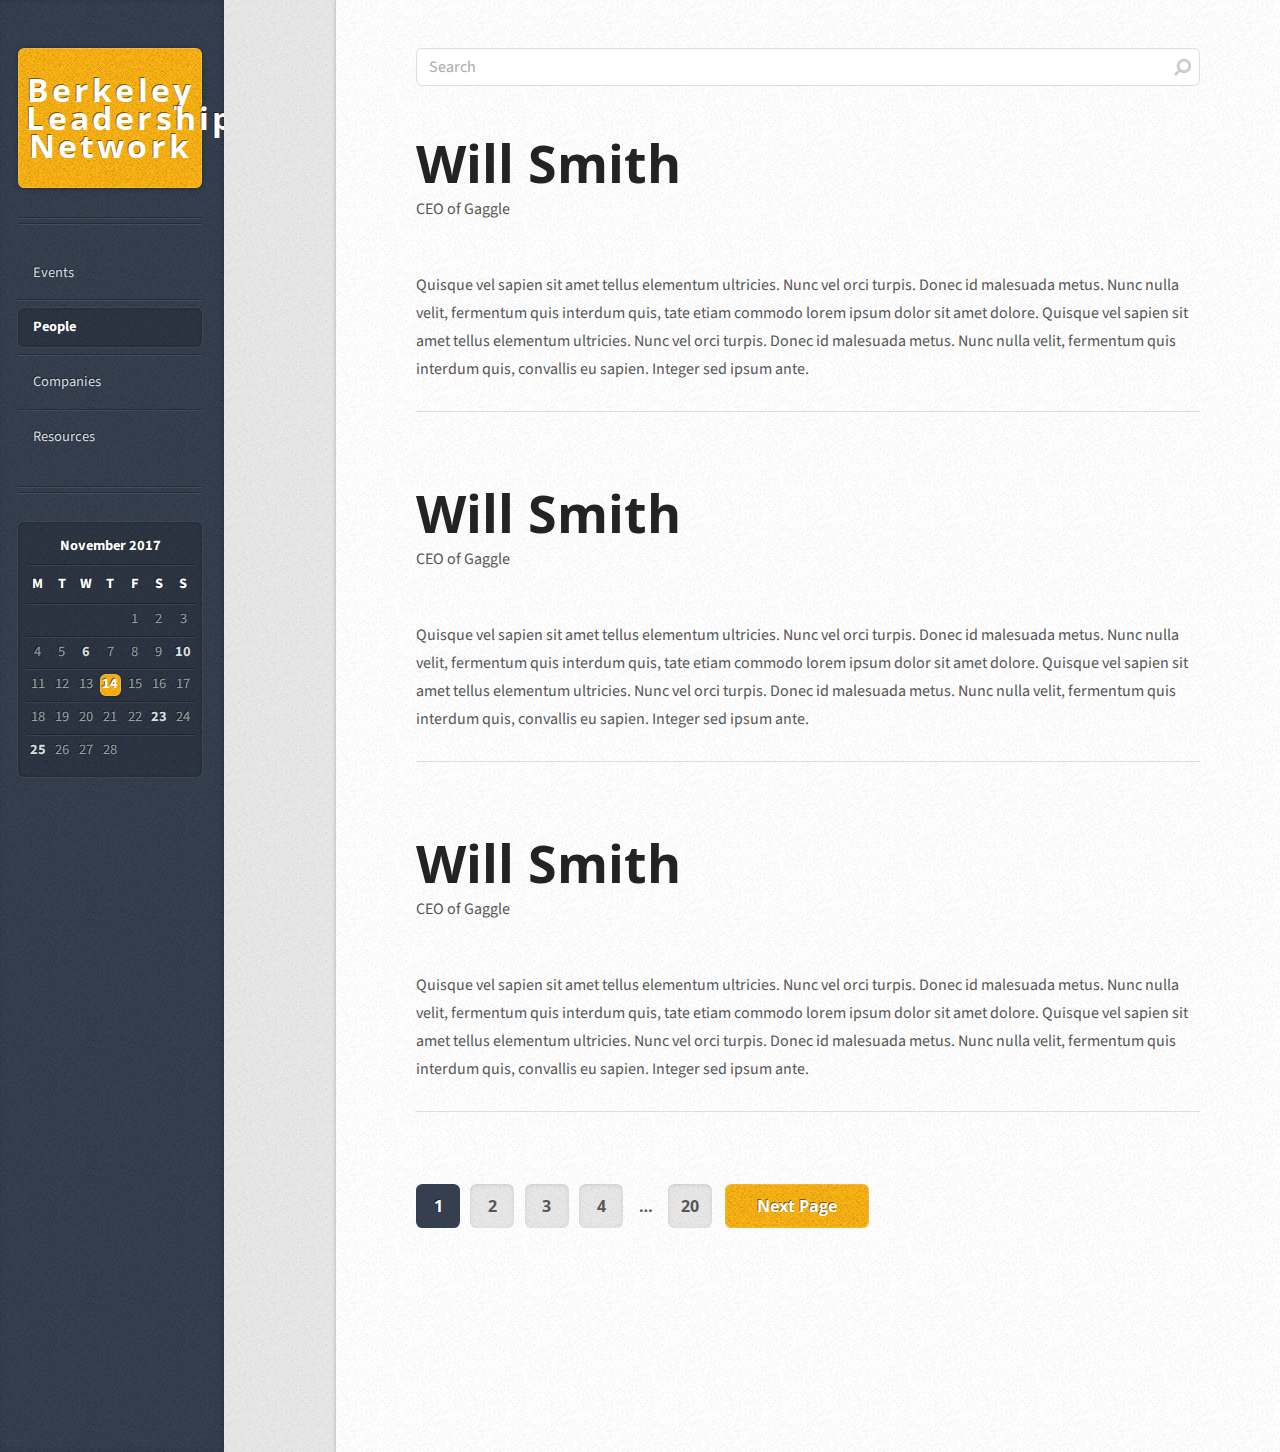
==== people.html @ d1374d7b "finished template for people and companies tabs" ====
<!DOCTYPE HTML>
<html>
	<head>
		<title>Berkeley Leadership Network</title>
		<meta charset="utf-8" />
		<meta name="viewport" content="width=device-width, initial-scale=1" />
		<link rel="stylesheet" href="assets/css/main.css" />
		<link rel="stylesheet" href="https://maxcdn.bootstrapcdn.com/bootstrap/4.0.0-alpha.6/css/bootstrap.min.css" integrity="sha384-rwoIResjU2yc3z8GV/NPeZWAv56rSmLldC3R/AZzGRnGxQQKnKkoFVhFQhNUwEyJ" crossorigin="anonymous">
<script src="https://code.jquery.com/jquery-3.1.1.slim.min.js" integrity="sha384-A7FZj7v+d/sdmMqp/nOQwliLvUsJfDHW+k9Omg/a/EheAdgtzNs3hpfag6Ed950n" crossorigin="anonymous"></script>
<script src="https://cdnjs.cloudflare.com/ajax/libs/tether/1.4.0/js/tether.min.js" integrity="sha384-DztdAPBWPRXSA/3eYEEUWrWCy7G5KFbe8fFjk5JAIxUYHKkDx6Qin1DkWx51bBrb" crossorigin="anonymous"></script>
<script src="https://maxcdn.bootstrapcdn.com/bootstrap/4.0.0-alpha.6/js/bootstrap.min.js" integrity="sha384-vBWWzlZJ8ea9aCX4pEW3rVHjgjt7zpkNpZk+02D9phzyeVkE+jo0ieGizqPLForn" crossorigin="anonymous"></script>
	</head>
	<body>

		<!-- Content -->
			<div id="content">
				<div class="inner">
					<section class="box search">
						<form method="post" action="#">
							<input type="text" class="text" name="search" placeholder="Search" />
						</form>
					</section>
					<!-- Post -->
						<article class="box post post-excerpt">
							<header>
								<!--
									Note: Titles and subtitles will wrap automatically when necessary, so don't worry
									if they get too long. You can also remove the <p> entirely if you don't
									need a subtitle.
								-->
								
									<div class="col-lg-3">
										<img src="https://www.scheller.gatech.edu/thumb/width/600/cropratio/1:1/pix/directory/mulford_chuck_profile.jpg" alt="" style="border-radius: 500px; width: 70%; float: left; margin-right: 30px"/>	
									</div>
									
									<div class="col-lg-9">
										<h2><a href="#">Will Smith</a></h2>
										<p>CEO of Gaggle</p>
									</div>	
								
							</header>
							<a href="#" class="image featured"></a>
							<p>
								Quisque vel sapien sit amet tellus elementum ultricies. Nunc vel orci turpis. Donec id malesuada metus.
								Nunc nulla velit, fermentum quis interdum quis, tate etiam commodo lorem ipsum dolor sit amet dolore.
								Quisque vel sapien sit amet tellus elementum ultricies. Nunc vel orci turpis. Donec id malesuada metus.
								Nunc nulla velit, fermentum quis interdum quis, convallis eu sapien. Integer sed ipsum ante.
							</p>
							<hr/>
						</article>

					<!-- Post -->
						<article class="box post post-excerpt">
							<header>
								<!--
									Note: Titles and subtitles will wrap automatically when necessary, so don't worry
									if they get too long. You can also remove the <p> entirely if you don't
									need a subtitle.
								-->
								
									<div class="col-lg-3">
										<img src="https://www.scheller.gatech.edu/thumb/width/600/cropratio/1:1/pix/directory/mulford_chuck_profile.jpg" alt="" style="border-radius: 500px; width: 70%; float: left; margin-right: 30px"/>	
									</div>
									
									<div class="col-lg-9">
										<h2><a href="#">Will Smith</a></h2>
										<p>CEO of Gaggle</p>
									</div>	
								
							</header>
							<a href="#" class="image featured"></a>
							<p>
								Quisque vel sapien sit amet tellus elementum ultricies. Nunc vel orci turpis. Donec id malesuada metus.
								Nunc nulla velit, fermentum quis interdum quis, tate etiam commodo lorem ipsum dolor sit amet dolore.
								Quisque vel sapien sit amet tellus elementum ultricies. Nunc vel orci turpis. Donec id malesuada metus.
								Nunc nulla velit, fermentum quis interdum quis, convallis eu sapien. Integer sed ipsum ante.
							</p>
							<hr/>
						</article>

						<!-- Post -->
						<article class="box post post-excerpt">
							<header>
								<!--
									Note: Titles and subtitles will wrap automatically when necessary, so don't worry
									if they get too long. You can also remove the <p> entirely if you don't
									need a subtitle.
								-->
								
									<div class="col-lg-3">
										<img src="https://www.scheller.gatech.edu/thumb/width/600/cropratio/1:1/pix/directory/mulford_chuck_profile.jpg" alt="" style="border-radius: 500px; width: 70%; float: left; margin-right: 30px"/>	
									</div>
									
									<div class="col-lg-9">
										<h2><a href="#">Will Smith</a></h2>
										<p>CEO of Gaggle</p>
									</div>	
								
							</header>
							<a href="#" class="image featured"></a>
							<p>
								Quisque vel sapien sit amet tellus elementum ultricies. Nunc vel orci turpis. Donec id malesuada metus.
								Nunc nulla velit, fermentum quis interdum quis, tate etiam commodo lorem ipsum dolor sit amet dolore.
								Quisque vel sapien sit amet tellus elementum ultricies. Nunc vel orci turpis. Donec id malesuada metus.
								Nunc nulla velit, fermentum quis interdum quis, convallis eu sapien. Integer sed ipsum ante.
							</p>
							<hr/>
						</article>

					<!-- Pagination -->
						<div class="pagination">
							<!--<a href="#" class="button previous">Previous Page</a>-->
							<div class="pages">
								<a href="#" class="active">1</a>
								<a href="#">2</a>
								<a href="#">3</a>
								<a href="#">4</a>
								<span>&hellip;</span>
								<a href="#">20</a>
							</div>
							<a href="#" class="button next">Next Page</a>
						</div>

				</div>
			</div>

		<!-- Sidebar -->
			<div id="sidebar">

				<!-- Logo -->
					<h1 id="logo"><a href="index.html">Berkeley Leadership Network</a></h1>

				<!-- Nav -->
					<nav id="nav">
						<ul>
							<li><a href="index.html">Events</a></li>
							<li class="current"><a href="people.html">People</a></li>
							<li><a href="companies.html">Companies</a></li>
							<li><a href="#">Resources</a></li>
						</ul>
					</nav>

				<!-- Calendar -->
					<section class="box calendar">
						<div class="inner">
							<table>
								<caption>November 2017</caption>
								<thead>
									<tr>
										<th scope="col" title="Monday">M</th>
										<th scope="col" title="Tuesday">T</th>
										<th scope="col" title="Wednesday">W</th>
										<th scope="col" title="Thursday">T</th>
										<th scope="col" title="Friday">F</th>
										<th scope="col" title="Saturday">S</th>
										<th scope="col" title="Sunday">S</th>
									</tr>
								</thead>
								<tbody>
									<tr>
										<td colspan="4" class="pad"><span>&nbsp;</span></td>
										<td><span>1</span></td>
										<td><span>2</span></td>
										<td><span>3</span></td>
									</tr>
									<tr>
										<td><span>4</span></td>
										<td><span>5</span></td>
										<td><a href="#">6</a></td>
										<td><span>7</span></td>
										<td><span>8</span></td>
										<td><span>9</span></td>
										<td><a href="#">10</a></td>
									</tr>
									<tr>
										<td><span>11</span></td>
										<td><span>12</span></td>
										<td><span>13</span></td>
										<td class="today"><a href="#">14</a></td>
										<td><span>15</span></td>
										<td><span>16</span></td>
										<td><span>17</span></td>
									</tr>
									<tr>
										<td><span>18</span></td>
										<td><span>19</span></td>
										<td><span>20</span></td>
										<td><span>21</span></td>
										<td><span>22</span></td>
										<td><a href="#">23</a></td>
										<td><span>24</span></td>
									</tr>
									<tr>
										<td><a href="#">25</a></td>
										<td><span>26</span></td>
										<td><span>27</span></td>
										<td><span>28</span></td>
										<td class="pad" colspan="3"><span>&nbsp;</span></td>
									</tr>
								</tbody>
							</table>
						</div>
					</section>

			</div>

		<!-- Scripts -->
			<script src="assets/js/jquery.min.js"></script>
			<script src="assets/js/skel.min.js"></script>
			<script src="assets/js/util.js"></script>
			<!--[if lte IE 8]><script src="assets/js/ie/respond.min.js"></script><![endif]-->
			<script src="assets/js/main.js"></script>

	</body>
</html>
---- assets/css/main.css ----
@import url("font-awesome.min.css");
@import url("https://fonts.googleapis.com/css?family=Source+Sans+Pro:400,400italic,700|Open+Sans+Condensed:300,700");

/* Reset */

	html, body, div, span, applet, object, iframe, h1, h2, h3, h4, h5, h6, p, blockquote, pre, a, abbr, acronym, address, big, cite, code, del, dfn, em, img, ins, kbd, q, s, samp, small, strike, strong, sub, sup, tt, var, b, u, i, center, dl, dt, dd, ol, ul, li, fieldset, form, label, legend, table, caption, tbody, tfoot, thead, tr, th, td, article, aside, canvas, details, embed, figure, figcaption, footer, header, hgroup, menu, nav, output, ruby, section, summary, time, mark, audio, video {
		margin: 0;
		padding: 0;
		border: 0;
		font-size: 100%;
		font: inherit;
		vertical-align: baseline;
	}

	article, aside, details, figcaption, figure, footer, header, hgroup, menu, nav, section {
		display: block;
	}

	body {
		line-height: 1;
	}

	ol, ul {
		list-style: none;
	}

	blockquote, q {
		quotes: none;
	}

	blockquote:before, blockquote:after, q:before, q:after {
		content: '';
		content: none;
	}

	table {
		border-collapse: collapse;
		border-spacing: 0;
	}

	body {
		-webkit-text-size-adjust: none;
	}

/* Box Model */

	*, *:before, *:after {
		-moz-box-sizing: border-box;
		-webkit-box-sizing: border-box;
		box-sizing: border-box;
	}

/* Containers */

	.container {
		margin-left: auto;
		margin-right: auto;
	}

	.container.\31 25\25 {
		width: 100%;
		max-width: 125%;
		min-width: 100%;
	}

	.container.\37 5\25 {
		width: 75%;
	}

	.container.\35 0\25 {
		width: 50%;
	}

	.container.\32 5\25 {
		width: 25%;
	}

	.container {
		width: 100%;
	}

	@media screen and (min-width: 737px) {

		.container.\31 25\25 {
			width: 100%;
			max-width: 125%;
			min-width: 100%;
		}

		.container.\37 5\25 {
			width: 75%;
		}

		.container.\35 0\25 {
			width: 50%;
		}

		.container.\32 5\25 {
			width: 25%;
		}

		.container {
			width: 100%;
		}

	}

	@media screen and (min-width: 1201px) {

		.container.\31 25\25 {
			width: 100%;
			max-width: 125%;
			min-width: 100%;
		}

		.container.\37 5\25 {
			width: 75%;
		}

		.container.\35 0\25 {
			width: 50%;
		}

		.container.\32 5\25 {
			width: 25%;
		}

		.container {
			width: 100%;
		}

	}

	@media screen and (min-width: 737px) and (max-width: 1200px) {

		.container.\31 25\25 {
			width: 100%;
			max-width: 125%;
			min-width: 100%;
		}

		.container.\37 5\25 {
			width: 75%;
		}

		.container.\35 0\25 {
			width: 50%;
		}

		.container.\32 5\25 {
			width: 25%;
		}

		.container {
			width: 100%;
		}

	}

	@media screen and (min-width: 737px) and (max-width: 1000px) {

		.container.\31 25\25 {
			width: 100%;
			max-width: 125%;
			min-width: 100%;
		}

		.container.\37 5\25 {
			width: 75%;
		}

		.container.\35 0\25 {
			width: 50%;
		}

		.container.\32 5\25 {
			width: 25%;
		}

		.container {
			width: 100%;
		}

	}

	@media screen and (max-width: 736px) {

		.container.\31 25\25 {
			width: 100%;
			max-width: 125%;
			min-width: 100%;
		}

		.container.\37 5\25 {
			width: 75%;
		}

		.container.\35 0\25 {
			width: 50%;
		}

		.container.\32 5\25 {
			width: 25%;
		}

		.container {
			width: 100% !important;
		}

	}

/* Grid */

	.row {
		border-bottom: solid 1px transparent;
		-moz-box-sizing: border-box;
		-webkit-box-sizing: border-box;
		box-sizing: border-box;
	}

	.row > * {
		float: left;
		-moz-box-sizing: border-box;
		-webkit-box-sizing: border-box;
		box-sizing: border-box;
	}

	.row:after, .row:before {
		content: '';
		display: block;
		clear: both;
		height: 0;
	}

	.row.uniform > * > :first-child {
		margin-top: 0;
	}

	.row.uniform > * > :last-child {
		margin-bottom: 0;
	}

	.row.\30 \25 > * {
		padding: 0px 0 0 0px;
	}

	.row.\30 \25 {
		margin: 0px 0 -1px 0px;
	}

	.row.uniform.\30 \25 > * {
		padding: 0px 0 0 0px;
	}

	.row.uniform.\30 \25 {
		margin: 0px 0 -1px 0px;
	}

	.row > * {
		padding: 50px 0 0 50px;
	}

	.row {
		margin: -50px 0 -1px -50px;
	}

	.row.uniform > * {
		padding: 50px 0 0 50px;
	}

	.row.uniform {
		margin: -50px 0 -1px -50px;
	}

	.row.\32 00\25 > * {
		padding: 100px 0 0 100px;
	}

	.row.\32 00\25 {
		margin: -100px 0 -1px -100px;
	}

	.row.uniform.\32 00\25 > * {
		padding: 100px 0 0 100px;
	}

	.row.uniform.\32 00\25 {
		margin: -100px 0 -1px -100px;
	}

	.row.\31 50\25 > * {
		padding: 75px 0 0 75px;
	}

	.row.\31 50\25 {
		margin: -75px 0 -1px -75px;
	}

	.row.uniform.\31 50\25 > * {
		padding: 75px 0 0 75px;
	}

	.row.uniform.\31 50\25 {
		margin: -75px 0 -1px -75px;
	}

	.row.\35 0\25 > * {
		padding: 25px 0 0 25px;
	}

	.row.\35 0\25 {
		margin: -25px 0 -1px -25px;
	}

	.row.uniform.\35 0\25 > * {
		padding: 25px 0 0 25px;
	}

	.row.uniform.\35 0\25 {
		margin: -25px 0 -1px -25px;
	}

	.row.\32 5\25 > * {
		padding: 12.5px 0 0 12.5px;
	}

	.row.\32 5\25 {
		margin: -12.5px 0 -1px -12.5px;
	}

	.row.uniform.\32 5\25 > * {
		padding: 12.5px 0 0 12.5px;
	}

	.row.uniform.\32 5\25 {
		margin: -12.5px 0 -1px -12.5px;
	}

	.\31 2u, .\31 2u\24 {
		width: 100%;
		clear: none;
		margin-left: 0;
	}

	.\31 1u, .\31 1u\24 {
		width: 91.6666666667%;
		clear: none;
		margin-left: 0;
	}

	.\31 0u, .\31 0u\24 {
		width: 83.3333333333%;
		clear: none;
		margin-left: 0;
	}

	.\39 u, .\39 u\24 {
		width: 75%;
		clear: none;
		margin-left: 0;
	}

	.\38 u, .\38 u\24 {
		width: 66.6666666667%;
		clear: none;
		margin-left: 0;
	}

	.\37 u, .\37 u\24 {
		width: 58.3333333333%;
		clear: none;
		margin-left: 0;
	}

	.\36 u, .\36 u\24 {
		width: 50%;
		clear: none;
		margin-left: 0;
	}

	.\35 u, .\35 u\24 {
		width: 41.6666666667%;
		clear: none;
		margin-left: 0;
	}

	.\34 u, .\34 u\24 {
		width: 33.3333333333%;
		clear: none;
		margin-left: 0;
	}

	.\33 u, .\33 u\24 {
		width: 25%;
		clear: none;
		margin-left: 0;
	}

	.\32 u, .\32 u\24 {
		width: 16.6666666667%;
		clear: none;
		margin-left: 0;
	}

	.\31 u, .\31 u\24 {
		width: 8.3333333333%;
		clear: none;
		margin-left: 0;
	}

	.\31 2u\24 + *,
	.\31 1u\24 + *,
	.\31 0u\24 + *,
	.\39 u\24 + *,
	.\38 u\24 + *,
	.\37 u\24 + *,
	.\36 u\24 + *,
	.\35 u\24 + *,
	.\34 u\24 + *,
	.\33 u\24 + *,
	.\32 u\24 + *,
	.\31 u\24 + * {
		clear: left;
	}

	.\-11u {
		margin-left: 91.66667%;
	}

	.\-10u {
		margin-left: 83.33333%;
	}

	.\-9u {
		margin-left: 75%;
	}

	.\-8u {
		margin-left: 66.66667%;
	}

	.\-7u {
		margin-left: 58.33333%;
	}

	.\-6u {
		margin-left: 50%;
	}

	.\-5u {
		margin-left: 41.66667%;
	}

	.\-4u {
		margin-left: 33.33333%;
	}

	.\-3u {
		margin-left: 25%;
	}

	.\-2u {
		margin-left: 16.66667%;
	}

	.\-1u {
		margin-left: 8.33333%;
	}

	@media screen and (min-width: 737px) {

		.row > * {
			padding: 50px 0 0 50px;
		}

		.row {
			margin: -50px 0 -1px -50px;
		}

		.row.uniform > * {
			padding: 50px 0 0 50px;
		}

		.row.uniform {
			margin: -50px 0 -1px -50px;
		}

		.row.\32 00\25 > * {
			padding: 100px 0 0 100px;
		}

		.row.\32 00\25 {
			margin: -100px 0 -1px -100px;
		}

		.row.uniform.\32 00\25 > * {
			padding: 100px 0 0 100px;
		}

		.row.uniform.\32 00\25 {
			margin: -100px 0 -1px -100px;
		}

		.row.\31 50\25 > * {
			padding: 75px 0 0 75px;
		}

		.row.\31 50\25 {
			margin: -75px 0 -1px -75px;
		}

		.row.uniform.\31 50\25 > * {
			padding: 75px 0 0 75px;
		}

		.row.uniform.\31 50\25 {
			margin: -75px 0 -1px -75px;
		}

		.row.\35 0\25 > * {
			padding: 25px 0 0 25px;
		}

		.row.\35 0\25 {
			margin: -25px 0 -1px -25px;
		}

		.row.uniform.\35 0\25 > * {
			padding: 25px 0 0 25px;
		}

		.row.uniform.\35 0\25 {
			margin: -25px 0 -1px -25px;
		}

		.row.\32 5\25 > * {
			padding: 12.5px 0 0 12.5px;
		}

		.row.\32 5\25 {
			margin: -12.5px 0 -1px -12.5px;
		}

		.row.uniform.\32 5\25 > * {
			padding: 12.5px 0 0 12.5px;
		}

		.row.uniform.\32 5\25 {
			margin: -12.5px 0 -1px -12.5px;
		}

		.\31 2u\28desktop\29, .\31 2u\24\28desktop\29 {
			width: 100%;
			clear: none;
			margin-left: 0;
		}

		.\31 1u\28desktop\29, .\31 1u\24\28desktop\29 {
			width: 91.6666666667%;
			clear: none;
			margin-left: 0;
		}

		.\31 0u\28desktop\29, .\31 0u\24\28desktop\29 {
			width: 83.3333333333%;
			clear: none;
			margin-left: 0;
		}

		.\39 u\28desktop\29, .\39 u\24\28desktop\29 {
			width: 75%;
			clear: none;
			margin-left: 0;
		}

		.\38 u\28desktop\29, .\38 u\24\28desktop\29 {
			width: 66.6666666667%;
			clear: none;
			margin-left: 0;
		}

		.\37 u\28desktop\29, .\37 u\24\28desktop\29 {
			width: 58.3333333333%;
			clear: none;
			margin-left: 0;
		}

		.\36 u\28desktop\29, .\36 u\24\28desktop\29 {
			width: 50%;
			clear: none;
			margin-left: 0;
		}

		.\35 u\28desktop\29, .\35 u\24\28desktop\29 {
			width: 41.6666666667%;
			clear: none;
			margin-left: 0;
		}

		.\34 u\28desktop\29, .\34 u\24\28desktop\29 {
			width: 33.3333333333%;
			clear: none;
			margin-left: 0;
		}

		.\33 u\28desktop\29, .\33 u\24\28desktop\29 {
			width: 25%;
			clear: none;
			margin-left: 0;
		}

		.\32 u\28desktop\29, .\32 u\24\28desktop\29 {
			width: 16.6666666667%;
			clear: none;
			margin-left: 0;
		}

		.\31 u\28desktop\29, .\31 u\24\28desktop\29 {
			width: 8.3333333333%;
			clear: none;
			margin-left: 0;
		}

		.\31 2u\24\28desktop\29 + *,
		.\31 1u\24\28desktop\29 + *,
		.\31 0u\24\28desktop\29 + *,
		.\39 u\24\28desktop\29 + *,
		.\38 u\24\28desktop\29 + *,
		.\37 u\24\28desktop\29 + *,
		.\36 u\24\28desktop\29 + *,
		.\35 u\24\28desktop\29 + *,
		.\34 u\24\28desktop\29 + *,
		.\33 u\24\28desktop\29 + *,
		.\32 u\24\28desktop\29 + *,
		.\31 u\24\28desktop\29 + * {
			clear: left;
		}

		.\-11u\28desktop\29 {
			margin-left: 91.66667%;
		}

		.\-10u\28desktop\29 {
			margin-left: 83.33333%;
		}

		.\-9u\28desktop\29 {
			margin-left: 75%;
		}

		.\-8u\28desktop\29 {
			margin-left: 66.66667%;
		}

		.\-7u\28desktop\29 {
			margin-left: 58.33333%;
		}

		.\-6u\28desktop\29 {
			margin-left: 50%;
		}

		.\-5u\28desktop\29 {
			margin-left: 41.66667%;
		}

		.\-4u\28desktop\29 {
			margin-left: 33.33333%;
		}

		.\-3u\28desktop\29 {
			margin-left: 25%;
		}

		.\-2u\28desktop\29 {
			margin-left: 16.66667%;
		}

		.\-1u\28desktop\29 {
			margin-left: 8.33333%;
		}

	}

	@media screen and (min-width: 1201px) {

		.row > * {
			padding: 50px 0 0 50px;
		}

		.row {
			margin: -50px 0 -1px -50px;
		}

		.row.uniform > * {
			padding: 50px 0 0 50px;
		}

		.row.uniform {
			margin: -50px 0 -1px -50px;
		}

		.row.\32 00\25 > * {
			padding: 100px 0 0 100px;
		}

		.row.\32 00\25 {
			margin: -100px 0 -1px -100px;
		}

		.row.uniform.\32 00\25 > * {
			padding: 100px 0 0 100px;
		}

		.row.uniform.\32 00\25 {
			margin: -100px 0 -1px -100px;
		}

		.row.\31 50\25 > * {
			padding: 75px 0 0 75px;
		}

		.row.\31 50\25 {
			margin: -75px 0 -1px -75px;
		}

		.row.uniform.\31 50\25 > * {
			padding: 75px 0 0 75px;
		}

		.row.uniform.\31 50\25 {
			margin: -75px 0 -1px -75px;
		}

		.row.\35 0\25 > * {
			padding: 25px 0 0 25px;
		}

		.row.\35 0\25 {
			margin: -25px 0 -1px -25px;
		}

		.row.uniform.\35 0\25 > * {
			padding: 25px 0 0 25px;
		}

		.row.uniform.\35 0\25 {
			margin: -25px 0 -1px -25px;
		}

		.row.\32 5\25 > * {
			padding: 12.5px 0 0 12.5px;
		}

		.row.\32 5\25 {
			margin: -12.5px 0 -1px -12.5px;
		}

		.row.uniform.\32 5\25 > * {
			padding: 12.5px 0 0 12.5px;
		}

		.row.uniform.\32 5\25 {
			margin: -12.5px 0 -1px -12.5px;
		}

		.\31 2u\28wide\29, .\31 2u\24\28wide\29 {
			width: 100%;
			clear: none;
			margin-left: 0;
		}

		.\31 1u\28wide\29, .\31 1u\24\28wide\29 {
			width: 91.6666666667%;
			clear: none;
			margin-left: 0;
		}

		.\31 0u\28wide\29, .\31 0u\24\28wide\29 {
			width: 83.3333333333%;
			clear: none;
			margin-left: 0;
		}

		.\39 u\28wide\29, .\39 u\24\28wide\29 {
			width: 75%;
			clear: none;
			margin-left: 0;
		}

		.\38 u\28wide\29, .\38 u\24\28wide\29 {
			width: 66.6666666667%;
			clear: none;
			margin-left: 0;
		}

		.\37 u\28wide\29, .\37 u\24\28wide\29 {
			width: 58.3333333333%;
			clear: none;
			margin-left: 0;
		}

		.\36 u\28wide\29, .\36 u\24\28wide\29 {
			width: 50%;
			clear: none;
			margin-left: 0;
		}

		.\35 u\28wide\29, .\35 u\24\28wide\29 {
			width: 41.6666666667%;
			clear: none;
			margin-left: 0;
		}

		.\34 u\28wide\29, .\34 u\24\28wide\29 {
			width: 33.3333333333%;
			clear: none;
			margin-left: 0;
		}

		.\33 u\28wide\29, .\33 u\24\28wide\29 {
			width: 25%;
			clear: none;
			margin-left: 0;
		}

		.\32 u\28wide\29, .\32 u\24\28wide\29 {
			width: 16.6666666667%;
			clear: none;
			margin-left: 0;
		}

		.\31 u\28wide\29, .\31 u\24\28wide\29 {
			width: 8.3333333333%;
			clear: none;
			margin-left: 0;
		}

		.\31 2u\24\28wide\29 + *,
		.\31 1u\24\28wide\29 + *,
		.\31 0u\24\28wide\29 + *,
		.\39 u\24\28wide\29 + *,
		.\38 u\24\28wide\29 + *,
		.\37 u\24\28wide\29 + *,
		.\36 u\24\28wide\29 + *,
		.\35 u\24\28wide\29 + *,
		.\34 u\24\28wide\29 + *,
		.\33 u\24\28wide\29 + *,
		.\32 u\24\28wide\29 + *,
		.\31 u\24\28wide\29 + * {
			clear: left;
		}

		.\-11u\28wide\29 {
			margin-left: 91.66667%;
		}

		.\-10u\28wide\29 {
			margin-left: 83.33333%;
		}

		.\-9u\28wide\29 {
			margin-left: 75%;
		}

		.\-8u\28wide\29 {
			margin-left: 66.66667%;
		}

		.\-7u\28wide\29 {
			margin-left: 58.33333%;
		}

		.\-6u\28wide\29 {
			margin-left: 50%;
		}

		.\-5u\28wide\29 {
			margin-left: 41.66667%;
		}

		.\-4u\28wide\29 {
			margin-left: 33.33333%;
		}

		.\-3u\28wide\29 {
			margin-left: 25%;
		}

		.\-2u\28wide\29 {
			margin-left: 16.66667%;
		}

		.\-1u\28wide\29 {
			margin-left: 8.33333%;
		}

	}

	@media screen and (min-width: 737px) and (max-width: 1200px) {

		.row > * {
			padding: 50px 0 0 50px;
		}

		.row {
			margin: -50px 0 -1px -50px;
		}

		.row.uniform > * {
			padding: 50px 0 0 50px;
		}

		.row.uniform {
			margin: -50px 0 -1px -50px;
		}

		.row.\32 00\25 > * {
			padding: 100px 0 0 100px;
		}

		.row.\32 00\25 {
			margin: -100px 0 -1px -100px;
		}

		.row.uniform.\32 00\25 > * {
			padding: 100px 0 0 100px;
		}

		.row.uniform.\32 00\25 {
			margin: -100px 0 -1px -100px;
		}

		.row.\31 50\25 > * {
			padding: 75px 0 0 75px;
		}

		.row.\31 50\25 {
			margin: -75px 0 -1px -75px;
		}

		.row.uniform.\31 50\25 > * {
			padding: 75px 0 0 75px;
		}

		.row.uniform.\31 50\25 {
			margin: -75px 0 -1px -75px;
		}

		.row.\35 0\25 > * {
			padding: 25px 0 0 25px;
		}

		.row.\35 0\25 {
			margin: -25px 0 -1px -25px;
		}

		.row.uniform.\35 0\25 > * {
			padding: 25px 0 0 25px;
		}

		.row.uniform.\35 0\25 {
			margin: -25px 0 -1px -25px;
		}

		.row.\32 5\25 > * {
			padding: 12.5px 0 0 12.5px;
		}

		.row.\32 5\25 {
			margin: -12.5px 0 -1px -12.5px;
		}

		.row.uniform.\32 5\25 > * {
			padding: 12.5px 0 0 12.5px;
		}

		.row.uniform.\32 5\25 {
			margin: -12.5px 0 -1px -12.5px;
		}

		.\31 2u\28narrow\29, .\31 2u\24\28narrow\29 {
			width: 100%;
			clear: none;
			margin-left: 0;
		}

		.\31 1u\28narrow\29, .\31 1u\24\28narrow\29 {
			width: 91.6666666667%;
			clear: none;
			margin-left: 0;
		}

		.\31 0u\28narrow\29, .\31 0u\24\28narrow\29 {
			width: 83.3333333333%;
			clear: none;
			margin-left: 0;
		}

		.\39 u\28narrow\29, .\39 u\24\28narrow\29 {
			width: 75%;
			clear: none;
			margin-left: 0;
		}

		.\38 u\28narrow\29, .\38 u\24\28narrow\29 {
			width: 66.6666666667%;
			clear: none;
			margin-left: 0;
		}

		.\37 u\28narrow\29, .\37 u\24\28narrow\29 {
			width: 58.3333333333%;
			clear: none;
			margin-left: 0;
		}

		.\36 u\28narrow\29, .\36 u\24\28narrow\29 {
			width: 50%;
			clear: none;
			margin-left: 0;
		}

		.\35 u\28narrow\29, .\35 u\24\28narrow\29 {
			width: 41.6666666667%;
			clear: none;
			margin-left: 0;
		}

		.\34 u\28narrow\29, .\34 u\24\28narrow\29 {
			width: 33.3333333333%;
			clear: none;
			margin-left: 0;
		}

		.\33 u\28narrow\29, .\33 u\24\28narrow\29 {
			width: 25%;
			clear: none;
			margin-left: 0;
		}

		.\32 u\28narrow\29, .\32 u\24\28narrow\29 {
			width: 16.6666666667%;
			clear: none;
			margin-left: 0;
		}

		.\31 u\28narrow\29, .\31 u\24\28narrow\29 {
			width: 8.3333333333%;
			clear: none;
			margin-left: 0;
		}

		.\31 2u\24\28narrow\29 + *,
		.\31 1u\24\28narrow\29 + *,
		.\31 0u\24\28narrow\29 + *,
		.\39 u\24\28narrow\29 + *,
		.\38 u\24\28narrow\29 + *,
		.\37 u\24\28narrow\29 + *,
		.\36 u\24\28narrow\29 + *,
		.\35 u\24\28narrow\29 + *,
		.\34 u\24\28narrow\29 + *,
		.\33 u\24\28narrow\29 + *,
		.\32 u\24\28narrow\29 + *,
		.\31 u\24\28narrow\29 + * {
			clear: left;
		}

		.\-11u\28narrow\29 {
			margin-left: 91.66667%;
		}

		.\-10u\28narrow\29 {
			margin-left: 83.33333%;
		}

		.\-9u\28narrow\29 {
			margin-left: 75%;
		}

		.\-8u\28narrow\29 {
			margin-left: 66.66667%;
		}

		.\-7u\28narrow\29 {
			margin-left: 58.33333%;
		}

		.\-6u\28narrow\29 {
			margin-left: 50%;
		}

		.\-5u\28narrow\29 {
			margin-left: 41.66667%;
		}

		.\-4u\28narrow\29 {
			margin-left: 33.33333%;
		}

		.\-3u\28narrow\29 {
			margin-left: 25%;
		}

		.\-2u\28narrow\29 {
			margin-left: 16.66667%;
		}

		.\-1u\28narrow\29 {
			margin-left: 8.33333%;
		}

	}

	@media screen and (min-width: 737px) and (max-width: 1000px) {

		.row > * {
			padding: 50px 0 0 50px;
		}

		.row {
			margin: -50px 0 -1px -50px;
		}

		.row.uniform > * {
			padding: 50px 0 0 50px;
		}

		.row.uniform {
			margin: -50px 0 -1px -50px;
		}

		.row.\32 00\25 > * {
			padding: 100px 0 0 100px;
		}

		.row.\32 00\25 {
			margin: -100px 0 -1px -100px;
		}

		.row.uniform.\32 00\25 > * {
			padding: 100px 0 0 100px;
		}

		.row.uniform.\32 00\25 {
			margin: -100px 0 -1px -100px;
		}

		.row.\31 50\25 > * {
			padding: 75px 0 0 75px;
		}

		.row.\31 50\25 {
			margin: -75px 0 -1px -75px;
		}

		.row.uniform.\31 50\25 > * {
			padding: 75px 0 0 75px;
		}

		.row.uniform.\31 50\25 {
			margin: -75px 0 -1px -75px;
		}

		.row.\35 0\25 > * {
			padding: 25px 0 0 25px;
		}

		.row.\35 0\25 {
			margin: -25px 0 -1px -25px;
		}

		.row.uniform.\35 0\25 > * {
			padding: 25px 0 0 25px;
		}

		.row.uniform.\35 0\25 {
			margin: -25px 0 -1px -25px;
		}

		.row.\32 5\25 > * {
			padding: 12.5px 0 0 12.5px;
		}

		.row.\32 5\25 {
			margin: -12.5px 0 -1px -12.5px;
		}

		.row.uniform.\32 5\25 > * {
			padding: 12.5px 0 0 12.5px;
		}

		.row.uniform.\32 5\25 {
			margin: -12.5px 0 -1px -12.5px;
		}

		.\31 2u\28narrower\29, .\31 2u\24\28narrower\29 {
			width: 100%;
			clear: none;
			margin-left: 0;
		}

		.\31 1u\28narrower\29, .\31 1u\24\28narrower\29 {
			width: 91.6666666667%;
			clear: none;
			margin-left: 0;
		}

		.\31 0u\28narrower\29, .\31 0u\24\28narrower\29 {
			width: 83.3333333333%;
			clear: none;
			margin-left: 0;
		}

		.\39 u\28narrower\29, .\39 u\24\28narrower\29 {
			width: 75%;
			clear: none;
			margin-left: 0;
		}

		.\38 u\28narrower\29, .\38 u\24\28narrower\29 {
			width: 66.6666666667%;
			clear: none;
			margin-left: 0;
		}

		.\37 u\28narrower\29, .\37 u\24\28narrower\29 {
			width: 58.3333333333%;
			clear: none;
			margin-left: 0;
		}

		.\36 u\28narrower\29, .\36 u\24\28narrower\29 {
			width: 50%;
			clear: none;
			margin-left: 0;
		}

		.\35 u\28narrower\29, .\35 u\24\28narrower\29 {
			width: 41.6666666667%;
			clear: none;
			margin-left: 0;
		}

		.\34 u\28narrower\29, .\34 u\24\28narrower\29 {
			width: 33.3333333333%;
			clear: none;
			margin-left: 0;
		}

		.\33 u\28narrower\29, .\33 u\24\28narrower\29 {
			width: 25%;
			clear: none;
			margin-left: 0;
		}

		.\32 u\28narrower\29, .\32 u\24\28narrower\29 {
			width: 16.6666666667%;
			clear: none;
			margin-left: 0;
		}

		.\31 u\28narrower\29, .\31 u\24\28narrower\29 {
			width: 8.3333333333%;
			clear: none;
			margin-left: 0;
		}

		.\31 2u\24\28narrower\29 + *,
		.\31 1u\24\28narrower\29 + *,
		.\31 0u\24\28narrower\29 + *,
		.\39 u\24\28narrower\29 + *,
		.\38 u\24\28narrower\29 + *,
		.\37 u\24\28narrower\29 + *,
		.\36 u\24\28narrower\29 + *,
		.\35 u\24\28narrower\29 + *,
		.\34 u\24\28narrower\29 + *,
		.\33 u\24\28narrower\29 + *,
		.\32 u\24\28narrower\29 + *,
		.\31 u\24\28narrower\29 + * {
			clear: left;
		}

		.\-11u\28narrower\29 {
			margin-left: 91.66667%;
		}

		.\-10u\28narrower\29 {
			margin-left: 83.33333%;
		}

		.\-9u\28narrower\29 {
			margin-left: 75%;
		}

		.\-8u\28narrower\29 {
			margin-left: 66.66667%;
		}

		.\-7u\28narrower\29 {
			margin-left: 58.33333%;
		}

		.\-6u\28narrower\29 {
			margin-left: 50%;
		}

		.\-5u\28narrower\29 {
			margin-left: 41.66667%;
		}

		.\-4u\28narrower\29 {
			margin-left: 33.33333%;
		}

		.\-3u\28narrower\29 {
			margin-left: 25%;
		}

		.\-2u\28narrower\29 {
			margin-left: 16.66667%;
		}

		.\-1u\28narrower\29 {
			margin-left: 8.33333%;
		}

	}

	@media screen and (max-width: 736px) {

		.row > * {
			padding: 50px 0 0 50px;
		}

		.row {
			margin: -50px 0 -1px -50px;
		}

		.row.uniform > * {
			padding: 50px 0 0 50px;
		}

		.row.uniform {
			margin: -50px 0 -1px -50px;
		}

		.row.\32 00\25 > * {
			padding: 100px 0 0 100px;
		}

		.row.\32 00\25 {
			margin: -100px 0 -1px -100px;
		}

		.row.uniform.\32 00\25 > * {
			padding: 100px 0 0 100px;
		}

		.row.uniform.\32 00\25 {
			margin: -100px 0 -1px -100px;
		}

		.row.\31 50\25 > * {
			padding: 75px 0 0 75px;
		}

		.row.\31 50\25 {
			margin: -75px 0 -1px -75px;
		}

		.row.uniform.\31 50\25 > * {
			padding: 75px 0 0 75px;
		}

		.row.uniform.\31 50\25 {
			margin: -75px 0 -1px -75px;
		}

		.row.\35 0\25 > * {
			padding: 25px 0 0 25px;
		}

		.row.\35 0\25 {
			margin: -25px 0 -1px -25px;
		}

		.row.uniform.\35 0\25 > * {
			padding: 25px 0 0 25px;
		}

		.row.uniform.\35 0\25 {
			margin: -25px 0 -1px -25px;
		}

		.row.\32 5\25 > * {
			padding: 12.5px 0 0 12.5px;
		}

		.row.\32 5\25 {
			margin: -12.5px 0 -1px -12.5px;
		}

		.row.uniform.\32 5\25 > * {
			padding: 12.5px 0 0 12.5px;
		}

		.row.uniform.\32 5\25 {
			margin: -12.5px 0 -1px -12.5px;
		}

		.\31 2u\28mobile\29, .\31 2u\24\28mobile\29 {
			width: 100%;
			clear: none;
			margin-left: 0;
		}

		.\31 1u\28mobile\29, .\31 1u\24\28mobile\29 {
			width: 91.6666666667%;
			clear: none;
			margin-left: 0;
		}

		.\31 0u\28mobile\29, .\31 0u\24\28mobile\29 {
			width: 83.3333333333%;
			clear: none;
			margin-left: 0;
		}

		.\39 u\28mobile\29, .\39 u\24\28mobile\29 {
			width: 75%;
			clear: none;
			margin-left: 0;
		}

		.\38 u\28mobile\29, .\38 u\24\28mobile\29 {
			width: 66.6666666667%;
			clear: none;
			margin-left: 0;
		}

		.\37 u\28mobile\29, .\37 u\24\28mobile\29 {
			width: 58.3333333333%;
			clear: none;
			margin-left: 0;
		}

		.\36 u\28mobile\29, .\36 u\24\28mobile\29 {
			width: 50%;
			clear: none;
			margin-left: 0;
		}

		.\35 u\28mobile\29, .\35 u\24\28mobile\29 {
			width: 41.6666666667%;
			clear: none;
			margin-left: 0;
		}

		.\34 u\28mobile\29, .\34 u\24\28mobile\29 {
			width: 33.3333333333%;
			clear: none;
			margin-left: 0;
		}

		.\33 u\28mobile\29, .\33 u\24\28mobile\29 {
			width: 25%;
			clear: none;
			margin-left: 0;
		}

		.\32 u\28mobile\29, .\32 u\24\28mobile\29 {
			width: 16.6666666667%;
			clear: none;
			margin-left: 0;
		}

		.\31 u\28mobile\29, .\31 u\24\28mobile\29 {
			width: 8.3333333333%;
			clear: none;
			margin-left: 0;
		}

		.\31 2u\24\28mobile\29 + *,
		.\31 1u\24\28mobile\29 + *,
		.\31 0u\24\28mobile\29 + *,
		.\39 u\24\28mobile\29 + *,
		.\38 u\24\28mobile\29 + *,
		.\37 u\24\28mobile\29 + *,
		.\36 u\24\28mobile\29 + *,
		.\35 u\24\28mobile\29 + *,
		.\34 u\24\28mobile\29 + *,
		.\33 u\24\28mobile\29 + *,
		.\32 u\24\28mobile\29 + *,
		.\31 u\24\28mobile\29 + * {
			clear: left;
		}

		.\-11u\28mobile\29 {
			margin-left: 91.66667%;
		}

		.\-10u\28mobile\29 {
			margin-left: 83.33333%;
		}

		.\-9u\28mobile\29 {
			margin-left: 75%;
		}

		.\-8u\28mobile\29 {
			margin-left: 66.66667%;
		}

		.\-7u\28mobile\29 {
			margin-left: 58.33333%;
		}

		.\-6u\28mobile\29 {
			margin-left: 50%;
		}

		.\-5u\28mobile\29 {
			margin-left: 41.66667%;
		}

		.\-4u\28mobile\29 {
			margin-left: 33.33333%;
		}

		.\-3u\28mobile\29 {
			margin-left: 25%;
		}

		.\-2u\28mobile\29 {
			margin-left: 16.66667%;
		}

		.\-1u\28mobile\29 {
			margin-left: 8.33333%;
		}

	}

/* Basic */

	body {
		background-color: #e8e8e8;
		background-image: url("images/bg02.png");
		font-family: 'Source Sans Pro', sans-serif;
		font-weight: 400;
		color: #565656;
	}

		body.is-loading * {
			-moz-transition: none !important;
			-webkit-transition: none !important;
			-ms-transition: none !important;
			transition: none !important;
			-moz-animation: none !important;
			-webkit-animation: none !important;
			-ms-animation: none !important;
			animation: none !important;
		}

	input, textarea, select {
		font-family: 'Source Sans Pro', sans-serif;
		font-weight: 400;
		color: #565656;
	}

	a {
		color: #fdb515;
	}

	strong, b {
		font-weight: 700;
		color: #232323;
	}

	h2, h3, h4, h5, h6 {
		font-family: 'Open Sans Condensed', sans-serif;
		font-weight: 700;
		color: #232323;
	}

	h2 a, h4 a, h5 a, h6 a {
		text-decoration: none;
		color: inherit;
	}

	blockquote {
		border-left: solid 5px #ddd;
		padding: 1em 0 1em 2em;
		font-style: italic;
	}

	em, i {
		font-style: italic;
	}

	hr {
		border: 0;
		border-top: solid 1px #ddd;
		padding: 1.5em 0 0 0;
		margin: 1.75em 0 0 0;
	}

	sub {
		position: relative;
		top: 0.5em;
		font-size: 0.8em;
	}

	sup {
		position: relative;
		top: -0.5em;
		font-size: 0.8em;
	}

	br.clear {
		clear: both;
	}

	p, ul, ol, dl {
		margin-bottom: 1em;
	}

/* Table */

	table {
		margin-bottom: 1em;
		width: 100%;
	}

		table.default tbody tr:nth-child(2n+2) {
			background: #f4f4f4;
		}

		table.default td {
			padding: 0.5em 1em 0.5em 1em;
		}

		table.default th {
			text-align: left;
			font-weight: 700;
			padding: 0.75em 1em 0.75em 1em;
		}

		table.default thead {
			border-bottom: solid 1px #ddd;
		}

		table.default tfoot {
			border-top: solid 1px #ddd;
			background: #eee;
		}

/* Form */

	form label {
		font-family: 'Open Sans Condensed', sans-serif;
		font-weight: 700;
		color: #232323;
		margin: 0 0 0.75em 0;
	}

	form input[type="text"],
	form input[type="email"],
	form input[type="password"],
	form select,
	form textarea {
		display: block;
		border-radius: 0.4em;
		-webkit-appearance: none;
		border: solid 1px #ddd;
		padding: 0.5em 0.75em;
		width: 100%;
		line-height: 1.25em;
	}

		form input[type="text"]:focus,
		form input[type="email"]:focus,
		form input[type="password"]:focus,
		form select:focus,
		form textarea:focus {
			box-shadow: 0px 0px 2px 2px #fdb515;
		}

	form ::-webkit-input-placeholder {
		color: #aaa;
	}

	form :-moz-placeholder {
		color: #aaa;
	}

	form ::-moz-placeholder {
		color: #aaa;
	}

	form :-ms-input-placeholder {
		color: #aaa;
	}

/* Section/Article */

	header {
		margin: 0 0 2em 0;
	}

		header > p {
			font-family: 'Open Sans Condensed', sans-serif;
			font-weight: 300;
			display: block;
			margin-top: 1em;
			color: #999;
		}

	section, article {
		
	}

		section > :last-child,
		section > .inner > :last-child, section:last-child, article > :last-child,
		article > .inner > :last-child, article:last-child {
			margin-bottom: 0;
		}

/* Image */

	.image {
		display: inline-block;
	}

		.image img {
			display: block;
			width: 100%;
		}

		.image.fit {
			display: block;
			width: 100%;
		}

		.image.featured {
			display: block;
			width: 100%;
			margin: 0 0 2em 0;
		}

		.image.left {
			float: left;
			margin: 0 2em 2em 0;
		}

		.image.centered {
			display: block;
			margin: 0 0 2em 0;
		}

			.image.centered img {
				margin: 0 auto;
				width: auto;
			}

/* Button */

	input[type="button"],
	input[type="submit"],
	input[type="reset"],
	button,
	.button {
		cursor: pointer;
		background-color: #fdb515;
		background-image: url("images/bg01.png");
		border-radius: 0.4em;
		text-align: center;
		box-shadow: inset 0px 0px 0px 1px rgba(255, 255, 255, 0.15);
		color: #fff;
		font-family: 'Open Sans Condensed', sans-serif;
		font-weight: 700;
		text-decoration: none;
		-moz-transition: background-color .25s ease-in-out, color .25s ease-in-out;
		-webkit-transition: background-color .25s ease-in-out, color .25s ease-in-out;
		-ms-transition: background-color .25s ease-in-out, color .25s ease-in-out;
		transition: background-color .25s ease-in-out, color .25s ease-in-out;
		text-shadow: -1px -1px 0px rgba(0, 0, 0, 0.5);
	}

		input[type="button"]:disabled, input[type="button"].disabled,
		input[type="submit"]:disabled,
		input[type="submit"].disabled,
		input[type="reset"]:disabled,
		input[type="reset"].disabled,
		button:disabled,
		button.disabled,
		.button:disabled,
		.button.disabled {
			opacity: 0.35;
			cursor: default;
		}

		input[type="button"]:hover,
		input[type="submit"]:hover,
		input[type="reset"]:hover,
		button:hover,
		.button:hover {
			background-color: #003262;
		}

		input[type="button"]:active,
		input[type="submit"]:active,
		input[type="reset"]:active,
		button:active,
		.button:active {
			background-color: #003262;
		}

		input[type="button"].alt,
		input[type="submit"].alt,
		input[type="reset"].alt,
		button.alt,
		.button.alt {
			background-color: #364050;
		}

			input[type="button"].alt:hover,
			input[type="submit"].alt:hover,
			input[type="reset"].alt:hover,
			button.alt:hover,
			.button.alt:hover {
				background-color: #465060;
			}

			input[type="button"].alt:active,
			input[type="submit"].alt:active,
			input[type="reset"].alt:active,
			button.alt:active,
			.button.alt:active {
				background-color: #263040;
			}

/* List */

	ul.default {
		list-style: disc;
		padding-left: 1em;
	}

		ul.default li {
			padding-left: 0.5em;
		}

	ol.default {
		list-style: decimal;
		padding-left: 1.25em;
	}

		ol.default li {
			padding-left: 0.25em;
		}

/* Pagination */

	.pagination .pages {
		display: inline-block;
		font-family: 'Open Sans Condensed', sans-serif;
		font-weight: 700;
	}

		.pagination .pages span {
			display: inline-block;
			width: 1.5em;
			text-align: center;
			margin: 0 0.4em 0 0;
		}

		.pagination .pages a {
			cursor: pointer;
			display: inline-block;
			text-align: center;
			text-decoration: none;
			color: inherit;
			background-color: #e8e8e8;
			background-image: url("images/bg02.png");
			color: #565656;
			margin: 0 0.4em 0 0;
			border-radius: 0.4em;
			-moz-transition: background-color .25s ease-in-out;
			-webkit-transition: background-color .25s ease-in-out;
			-ms-transition: background-color .25s ease-in-out;
			transition: background-color .25s ease-in-out;
			box-shadow: inset 0 0.075em 0.25em 0 rgba(0, 0, 0, 0.1);
		}

			.pagination .pages a:hover {
				background-color: #dadada;
			}

			.pagination .pages a.active {
				background-color: #364050;
				color: #fff;
				box-shadow: none;
				text-shadow: -1px -1px 0px rgba(0, 0, 0, 0.5);
			}

/* Box */

	.box.calendar .inner {
		position: relative;
		background-color: #272E39;
		background-color: rgba(0, 0, 0, 0.15);
		border-radius: 0.4em;
		padding: 0.75em 0.5em 0.75em 0.5em;
		box-shadow: 0 0 0 1px rgba(255, 255, 255, 0.05), inset 0 0 0.25em 0 rgba(0, 0, 0, 0.25);
	}

	.box.calendar caption {
		font-weight: 700;
		color: #fff;
		margin: 0 0 0.25em 0;
	}

	.box.calendar table {
		margin: 0 auto;
	}

	.box.calendar td {
		cursor: default;
		padding: 0.35em 0 0.35em 0;
		border-top: solid 1px rgba(0, 0, 0, 0.25);
		box-shadow: inset 0px 1px 0px 0px rgba(255, 255, 255, 0.075);
	}

	.box.calendar th {
		cursor: default;
		padding: 0.35em 0 0.35em 0;
		border-top: solid 1px rgba(0, 0, 0, 0.25);
		box-shadow: inset 0px 1px 0px 0px rgba(255, 255, 255, 0.075);
		font-weight: 700;
		color: #fff;
	}

	.box.calendar td a, .box.calendar td span {
		display: block;
		margin: 0 auto;
		width: 1.5em;
		height: 1.5em;
		text-align: center;
		line-height: 1.4em;
		border-radius: 0.4em;
		-moz-transition: background-color .25s ease-in-out;
		-webkit-transition: background-color .25s ease-in-out;
		-ms-transition: background-color .25s ease-in-out;
		transition: background-color .25s ease-in-out;
		text-decoration: none;
	}

	.box.calendar td a {
		color: #fff;
		font-weight: 700;
	}

		.box.calendar td a:hover {
			background-color: rgba(200, 225, 255, 0.1);
			color: #fff;
		}

	.box.calendar td.today a {
		background-color: #fdb515;
		background-image: url("images/bg01.png");
		box-shadow: inset 0px 0px 0px 1px rgba(255, 255, 255, 0.15), 0 0.025em 0.15em 0em rgba(0, 0, 0, 0.25);
		color: #fff !important;
	}

	.box.post {
		position: relative;
	}

		.box.post .info .stats {
			margin: 0;
			cursor: default;
		}

			.box.post .info .stats a {
				font-size: 0.8em;
				text-decoration: none;
				color: #232323;
				font-weight: 700;
				line-height: 1em;
			}

	.box.recent-posts li {
		border-top: solid 1px rgba(0, 0, 0, 0.25);
		box-shadow: inset 0px 1px 0px 0px rgba(255, 255, 255, 0.075);
		padding: 0.5em 0 0.5em 0;
	}

		.box.recent-posts li:first-child {
			border-top: 0;
			box-shadow: none;
			padding-top: 0;
		}

		.box.recent-posts li:last-child {
			padding-bottom: 0;
		}

	.box.recent-comments li {
		border-top: solid 1px rgba(0, 0, 0, 0.25);
		box-shadow: inset 0px 1px 0px 0px rgba(255, 255, 255, 0.075);
		padding: 0.5em 0 0.5em 0;
	}

		.box.recent-comments li:first-child {
			border-top: 0;
			box-shadow: none;
			padding-top: 0;
		}

		.box.recent-comments li:last-child {
			padding-bottom: 0;
		}

	.box.search form {
		position: relative;
	}

		.box.search form input {
			position: relative;
			padding-right: 34px;
		}

		.box.search form:before {
			display: inline-block;
			font-family: FontAwesome;
			font-size: 18px;
			text-decoration: none;
			font-style: normal;
			font-weight: normal;
			-webkit-font-smoothing: antialiased;
			-moz-osx-font-smoothing: grayscale;
			content: '\f002';
			filter: progid:DXImageTransform.Microsoft.BasicImage(rotation=0, mirror=1);
			-moz-transform: scale(-1, 1);
			-webkit-transform: scale(-1, 1);
			-ms-transform: scale(-1, 1);
			transform: scale(-1, 1);
			position: absolute;
			right: 0.5em;
			top: 0.25em;
			z-index: 1;
			text-shadow: none;
			color: #c8ccce;
		}

	.box.text-style1 .inner {
		position: relative;
		background-color: #272E39;
		background-color: rgba(0, 0, 0, 0.15);
		border-radius: 0.4em;
		padding: 1.25em;
		box-shadow: 0 0 0 1px rgba(255, 255, 255, 0.05), inset 0 0 0.25em 0 rgba(0, 0, 0, 0.25);
	}

/* Icons */

	.icon {
		position: relative;
		text-decoration: none;
	}

		.icon:before {
			-moz-osx-font-smoothing: grayscale;
			-webkit-font-smoothing: antialiased;
			font-family: FontAwesome;
			font-style: normal;
			font-weight: normal;
			text-transform: none !important;
		}

		.icon > .label {
			display: none;
		}

/* Nav */

	#nav > ul > li > ul {
		display: none;
	}

	#nav ul {
		margin: 0;
	}

	#nav li {
		border-top: solid 1px rgba(0, 0, 0, 0.25);
		box-shadow: inset 0px 1px 0px 0px rgba(255, 255, 255, 0.075);
		padding: 0.5em 0 0.5em 0;
	}

		#nav li:first-child {
			border: 0;
			box-shadow: none;
			padding-top: 0;
		}

		#nav li:last-child {
			padding-bottom: 0;
		}

		#nav li a {
			display: block;
			padding: 0.4em 1em 0.4em 1em;
			text-decoration: none;
			border-radius: 0.4em;
			outline: 0;
			-moz-transition: background-color .25s ease-in-out, color .25s ease-in-out;
			-webkit-transition: background-color .25s ease-in-out, color .25s ease-in-out;
			-ms-transition: background-color .25s ease-in-out, color .25s ease-in-out;
			transition: background-color .25s ease-in-out, color .25s ease-in-out;
		}

		#nav li.current a {
			background-color: #272E39 !important;
			background-color: rgba(0, 0, 0, 0.15) !important;
			box-shadow: 0 0 0 1px rgba(255, 255, 255, 0.05), inset 0 0 0.25em 0 rgba(0, 0, 0, 0.25);
			font-weight: 700;
			color: #fff;
		}

		#nav li:hover a {
			background-color: rgba(255, 255, 255, 0.1);
			color: #fff;
		}

/* Sidebar */

	#titleBar {
		-moz-backface-visibility: hidden;
		-webkit-backface-visibility: hidden;
		-ms-backface-visibility: hidden;
		backface-visibility: hidden;
		-moz-transition: -moz-transform 0.5s ease;
		-webkit-transition: -webkit-transform 0.5s ease;
		-ms-transition: -ms-transform 0.5s ease;
		transition: transform 0.5s ease;
		display: none;
		height: 44px;
		left: 0;
		position: fixed;
		top: 0;
		width: 100%;
		z-index: 10001;
		background: #364050 url("images/bg01.png");
	}

		#titleBar .title {
			display: block;
			color: #fff;
			line-height: 44px;
			font-size: 1.25em;
			font-family: 'Open Sans Condensed', sans-serif;
			font-weight: 700;
			letter-spacing: 0.1em;
			text-shadow: -1px -1px 0px rgba(0, 0, 0, 0.5);
			box-shadow: 0px 1px 4px 0px rgba(0, 0, 0, 0.25);
			text-align: center;
		}

			#titleBar .title a {
				color: inherit;
				text-decoration: none;
			}

		#titleBar .toggle {
			width: 80px;
			height: 60px;
			position: absolute;
			top: 0;
			left: 0;
		}

			#titleBar .toggle:before {
				font-family: FontAwesome;
				text-decoration: none;
				font-style: normal;
				font-weight: normal;
				-webkit-font-smoothing: antialiased;
				-moz-osx-font-smoothing: grayscale;
				content: '\f0c9';
				display: block;
				position: absolute;
				top: 7px;
				font-size: 14px;
				width: 50px;
				height: 30px;
				line-height: 30px;
				background: #fdb515 url("images/bg01.png");
				border-radius: 5px;
				color: #fff;
				text-align: center;
				box-shadow: inset 0px 0px 0px 1px rgba(255, 255, 255, 0.15), 0 0.025em 0.15em 0em rgba(0, 0, 0, 0.25);
				text-shadow: -1px -1px 0px rgba(0, 0, 0, 0.5);
				left: 7px;
			}

			#titleBar .toggle:active:before {
				background-color: #d95673;
			}

	#sidebar {
		color: #aaa;
		color: rgba(255, 255, 255, 0.55);
		text-shadow: -1px -1px 0px rgba(0, 0, 0, 0.5);
		width: 14em;
		padding: 3em 1.35em 1em 1.15em;
		background: #364050 url("images/bg01.png");
		overflow-y: auto;
		left: 0;
		box-shadow: inset -0.1em 0em 0.35em 0em rgba(0, 0, 0, 0.15);
	}

		#sidebar form input, #sidebar form select, #sidebar form textarea {
			border: 0;
		}

		#sidebar section, #sidebar nav {
			position: relative;
			margin: 2em 0 0 0;
			font-size: 0.9em;
		}

			#sidebar section:before, #sidebar nav:before {
				content: '';
				border-top: solid 1px;
				border-bottom: solid 1px;
				border-color: #171E29;
				border-color: rgba(0, 0, 0, 0.25);
				box-shadow: inset 0px 1px 0px 0px rgba(255, 255, 255, 0.075), 0px 1px 0px 0px rgba(255, 255, 255, 0.075);
				display: block;
				height: 0.5em;
				margin: 0 0 2em 0;
			}

		#sidebar strong, #sidebar b {
			color: #fff;
		}

		#sidebar a {
			color: #d4dde0;
		}

		#sidebar h2, #sidebar h3, #sidebar h4, #sidebar h5, #sidebar h6 {
			color: #fff;
		}

		#sidebar header {
			margin: 0 0 1.25em 0;
		}

/* Content */

	#content {
		position: relative;
		background-color: #fff;
		background-image: url("images/bg02.png");
	}

		#content > .inner {
			position: relative;
			z-index: 1;
		}

/* Copyright */

	#copyright {
		padding-bottom: 2em;
	}

		#copyright p {
			opacity: 0.75;
		}

		#copyright a {
			color: inherit !important;
		}

		#copyright:before {
			content: '';
			border-top: solid 1px;
			border-bottom: solid 1px;
			border-color: #171E29;
			border-color: rgba(0, 0, 0, 0.25);
			box-shadow: inset 0px 1px 0px 0px rgba(255, 255, 255, 0.075), 0px 1px 0px 0px rgba(255, 255, 255, 0.075);
			display: block;
		}

/* Desktop */

	@media screen and (min-width: 737px) {

		/* Basic */

			body {
				height: 100%;
				line-height: 1.75em;
			}

			input, textarea, select {
				line-height: 1.75em;
			}

			h2 {
				font-size: 1.2em;
			}

			h3, h4, h5, h6 {
				font-size: 1em;
			}

		/* Button */

			input[type="button"],
			input[type="submit"],
			input[type="reset"],
			.button,
			button {
				display: inline-block;
				padding: 0.5em 2em 0.5em 2em;
			}

				input[type="button"].small,
				input[type="submit"].small,
				input[type="reset"].small,
				.button.small,
				button.small {
					font-size: 0.85em;
					padding: 0.35em 1.5em 0.35em 1.5em;
				}

				input[type="button"].big,
				input[type="submit"].big,
				input[type="reset"].big,
				.button.big,
				button.big {
					font-size: 1.25em;
					padding: 0.75em 2em 0.75em 2em;
				}

				input[type="button"].huge,
				input[type="submit"].huge,
				input[type="reset"].huge,
				.button.huge,
				button.huge {
					font-size: 1.5em;
					padding: 0.75em 2em 0.75em 2em;
				}

		/* Pagination */

			.pagination {
				padding: 3em 0 0 0;
			}

				.pagination .previous {
					margin-right: 0.6em;
				}

				.pagination .next {
					margin-left: 0.2em;
				}

				.pagination .pages a {
					width: 2.75em;
					height: 2.75em;
					line-height: 2.75em;
				}

				.pagination .button {
					height: 2.75em;
					padding-top: 0;
					padding-bottom: 0;
					line-height: 2.75em;
				}

		/* Box */

			.box.post .info .stats li a {
				border-radius: 0.4em;
				opacity: 0.5;
				-moz-transition: opacity .25s ease-in-out, background-color .25s ease-in-out;
				-webkit-transition: opacity .25s ease-in-out, background-color .25s ease-in-out;
				-ms-transition: opacity .25s ease-in-out, background-color .25s ease-in-out;
				transition: opacity .25s ease-in-out, background-color .25s ease-in-out;
			}

			.box.post .info .stats li:hover a {
				background-color: #f4f4f4;
				opacity: 1.0;
			}

		/* Logo */

			#logo {
				font-family: 'Open Sans Condensed', sans-serif;
				font-weight: 700;
				font-size: 2em;
				letter-spacing: 0.1em;
			}

				#logo a {
					display: block;
					background-color: #fdb515;
					background-image: url("images/bg01.png");
					padding: 0.875em 0.25em;
					border-radius: 0.2em;
					text-align: center;
					box-shadow: inset 0px 0px 0px 1px rgba(255, 255, 255, 0.15), 0 0.025em 0.15em 0em rgba(0, 0, 0, 0.25);
					text-decoration: none;
					color: #fff;
				}

		/* Content */

			#content {
				box-shadow: 0 0 0.25em 0em rgba(0, 0, 0, 0.25);
			}

				#content > .inner {

					/*
						This sets an upper limit on your page content to prevent it
						from looking insane on really wide displays. It's currently set
						to the width of the sample post images, but you can change it to
						whatever you like (or remove it entirely).
					*/

					max-width: 1038px;
					padding-bottom: 6em;
				}

		/* Sidebar */

			#sidebar {
				position: absolute;
				top: 0;
			}

		/* Copyright */

			#copyright {
				margin: 2em 0 0 0;
				text-align: center;
			}

				#copyright p {
					font-size: 0.8em;
					line-height: 2em;
				}

				#copyright:before {
					height: 0.5em;
					margin: 0 0 2em 0;
				}

	}

/* Wide */

	@media screen and (min-width: 1201px) {

		/* Basic */

			body {
				min-width: 1200px;
				font-size: 12pt;
			}

			input, textarea, select {
				font-size: 12pt;
			}

		/* Box */

			.box.post h2 {
				font-size: 3.25em;
				line-height: 1.25em;
			}

			.box.post header {
				padding: 2.75em 0 0 0;
				margin: 0 0 3em 0;
			}

				.box.post header > p {
					font-size: 2.25em;
					line-height: 1.5em;
					position: relative;
					top: -0.65em;
					margin-bottom: -0.65em;
				}

			.box.post .info {
				position: absolute;
				width: 5.5em;
				overflow: hidden;
				background-color: #fff;
				background-image: url("images/bg02.png");
				left: -10.5em;
				top: 0;
				padding: 1.5em 1em 1.5em 1em;
				border-top-left-radius: 0.4em;
				border-bottom-left-radius: 0.4em;
				box-shadow: 0.25em 0 0 0 #fbfbfb, 0 0 0.25em 0em rgba(0, 0, 0, 0.25);
			}

				.box.post .info .date {
					position: relative;
					z-index: 1;
					font-family: 'Open Sans Condensed', sans-serif;
					font-weight: 400;
					text-align: center;
					display: block;
					font-size: 1.5em;
					color: #999;
					border-bottom: solid 1px #ddd;
					padding: 0 0 1em 0;
					margin: 0 0 0.75em 0;
				}

					.box.post .info .date .year,
					.box.post .info .date .month span {
						display: none;
					}

					.box.post .info .date .day {
						display: block;
						margin: 0.25em 0 0 0;
						font-size: 1.5em;
						font-weight: 700;
						color: #1b252a;
					}

				.box.post .info .stats {
					position: relative;
					z-index: 1;
				}

					.box.post .info .stats li {
						margin: 1.25em 0 0 0;
					}

						.box.post .info .stats li a {
							position: relative;
							display: block;
							text-align: right;
							padding: 0 0.5em 0 0.5em;
						}

							.box.post .info .stats li a:before {
								position: absolute;
								left: 0;
								top: 50%;
								margin-top: -0.5em;
								font-size: 16px;
								width: 1.5em;
								text-align: center;
								opacity: 0.35;
							}

		/* Content */

			#content {
				padding: 3em 5em 8em 5em;
				margin-left: 21em;
			}

	}

/* Narrow */

	@media screen and (min-width: 737px) and (max-width: 1200px) {

		/* Basic */

			body {
				min-width: 1000px;
				font-size: 11pt;
			}

			input, textarea, select {
				font-size: 11pt;
			}

		/* Box */

			.box.post h2 {
				font-size: 3.25em;
				line-height: 1.25em;
			}

			.box.post header {
				padding: 1.5em 0 0 0;
				margin: 0 0 3em 0;
			}

				.box.post header > p {
					font-size: 1.75em;
					line-height: 1.5em;
					position: relative;
					top: -0.75em;
					margin-bottom: -0.75em;
				}

			.box.post .info {
				width: 100%;
				padding: 1em 0 0 0;
				position: relative;
				top: -2em;
			}

				.box.post .info .date {
					display: inline;
				}

				.box.post .info .stats {
					display: inline;
					border-left: solid 1px #ddd;
					margin-left: 1em;
					padding-left: 1em;
				}

					.box.post .info .stats li {
						display: inline-block;
						margin-left: 0.25em;
					}

						.box.post .info .stats li a {
							display: inline-block;
							padding-right: 0.5em;
						}

							.box.post .info .stats li a:before {
								position: relative;
								width: 1.75em;
								text-align: center;
								margin-right: 0.35em;
								opacity: 0.35;
							}

		/* Content */

			#content {
				padding: 2em 3em 6em 3em;
				margin-left: 14em;
			}

	}

/* Narrower */

	@media screen and (min-width: 737px) and (max-width: 1000px) {

		/* Basic */

			body {
				min-width: 641px;
				font-size: 14pt;
			}

			input, textarea, select {
				font-size: 14pt;
			}

		/* Logo */

			#logo {
				display: none;
			}

		/* Nav */

			#nav {
				margin-top: 0 !important;
			}

				#nav:before {
					display: none !important;
				}

				#nav li:hover a {
					background: none;
				}

		/* Sidebar */

			#sidebar {
				padding: 30px 20px 30px 20px;
			}

	}

/* Mobile */

	@media screen and (max-width: 736px) {

		/* Basic */

			body, input, textarea, select {
				line-height: 1.75em;
				font-size: 11pt;
				letter-spacing: 0;
			}

			h2, h3, h4, h5, h6 {
				font-size: 1.5em;
			}

		/* Section/Article */

			section, article {
				clear: both;
			}

		/* Button */

			input[type="button"],
			input[type="submit"],
			input[type="reset"],
			button,
			.button {
				display: block;
				width: 100%;
				font-size: 1.25em;
				padding: 0.75em 0 0.75em 0;
				margin: 0.5em 0 0.5em 0;
			}

		/* Pagination */

			.pagination .pages {
				display: none;
			}

		/* Box */

			.box.post {
				padding-bottom: 5em;
				margin-bottom: 6em;
			}

				.box.post header > p {
					font-size: 1em;
					font-family: 'Source Sans Pro', sans-serif;
					line-height: 1.5em;
				}

				.box.post .info {
					width: 100%;
					position: absolute;
					bottom: 0;
					left: 0;
					border-top: solid 1px #ddd;
					padding-top: 0.5em;
				}

					.box.post .info .date {
						display: inline;
					}

						.box.post .info .date .year, .box.post .info .date .month span {
							display: none;
						}

					.box.post .info .stats {
						display: inline;
						border-left: solid 1px #ddd;
						margin-left: 0.75em;
						padding-left: 0.75em;
					}

						.box.post .info .stats li {
							display: inline-block;
							margin-right: 0.85em;
						}

							.box.post .info .stats li a {
								display: inline-block;
								opacity: 0.5;
							}

								.box.post .info .stats li a:before {
									position: relative;
									top: 0.1em;
									margin-right: 0.5em;
									opacity: 0.35;
								}

								.box.post .info .stats li a:active {
									opacity: 1.0;
								}

		/* Logo */

			#logo {
				display: none;
			}

		/* Nav */

			#nav {
				margin-top: 0 !important;
			}

				#nav:before {
					display: none !important;
				}

				#nav li:hover a {
					background: none;
				}

		/* Content */

			#content {
				margin-top: 44px;
				padding: 3em 20px 2em 20px;
			}

		/* Sidebar */

			#sidebar {
				padding: 20px 12px 20px 10px;
				box-shadow: inset -1px 0 0 0 rgba(255, 255, 255, 0.15), inset -0.1em 0 0.5em 0 rgba(0, 0, 0, 0.25);
			}

		/* Copyright */

			#copyright {
				margin: 2em 0 0 0;
				text-align: center;
			}

				#copyright p {
					font-size: 0.9em;
					line-height: 2em;
				}

				#copyright:before {
					height: 0.5em;
					margin: 0 0 2em 0;
				}

	}

/* Off-Canvas Sidebar */

	@media screen and (max-width: 1000px) {

		/* Basic */

			html, body {
				overflow-x: hidden;
			}

		/* Content */

			#content {
				-moz-backface-visibility: hidden;
				-webkit-backface-visibility: hidden;
				-ms-backface-visibility: hidden;
				backface-visibility: hidden;
				-moz-transition: -moz-transform 0.5s ease;
				-webkit-transition: -webkit-transform 0.5s ease;
				-ms-transition: -ms-transform 0.5s ease;
				transition: transform 0.5s ease;
				margin-top: 44px;
				margin-left: 0;
				margin-right: 0;
				min-height: 0 !important;
			}

		/* Sidebar */

			#titleBar {
				display: block;
			}

			#sidebar {
				-moz-backface-visibility: hidden;
				-webkit-backface-visibility: hidden;
				-ms-backface-visibility: hidden;
				backface-visibility: hidden;
				-moz-transition: -moz-transform 0.5s ease;
				-webkit-transition: -webkit-transform 0.5s ease;
				-ms-transition: -ms-transform 0.5s ease;
				transition: transform 0.5s ease;
				display: block;
				height: 100% !important;
				min-height: 0 !important;
				overflow-y: auto;
				position: fixed;
				top: 0;
				z-index: 10002;
				-moz-transform: translateX(-14em);
				-webkit-transform: translateX(-14em);
				-ms-transform: translateX(-14em);
				transform: translateX(-14em);
			}

			body.sidebar-visible #content, body.sidebar-visible #titleBar {
				-moz-transform: translateX(14em);
				-webkit-transform: translateX(14em);
				-ms-transform: translateX(14em);
				transform: translateX(14em);
			}

			body.sidebar-visible #sidebar {
				-moz-transform: translateX(0);
				-webkit-transform: translateX(0);
				-ms-transform: translateX(0);
				transform: translateX(0);
			}

	}
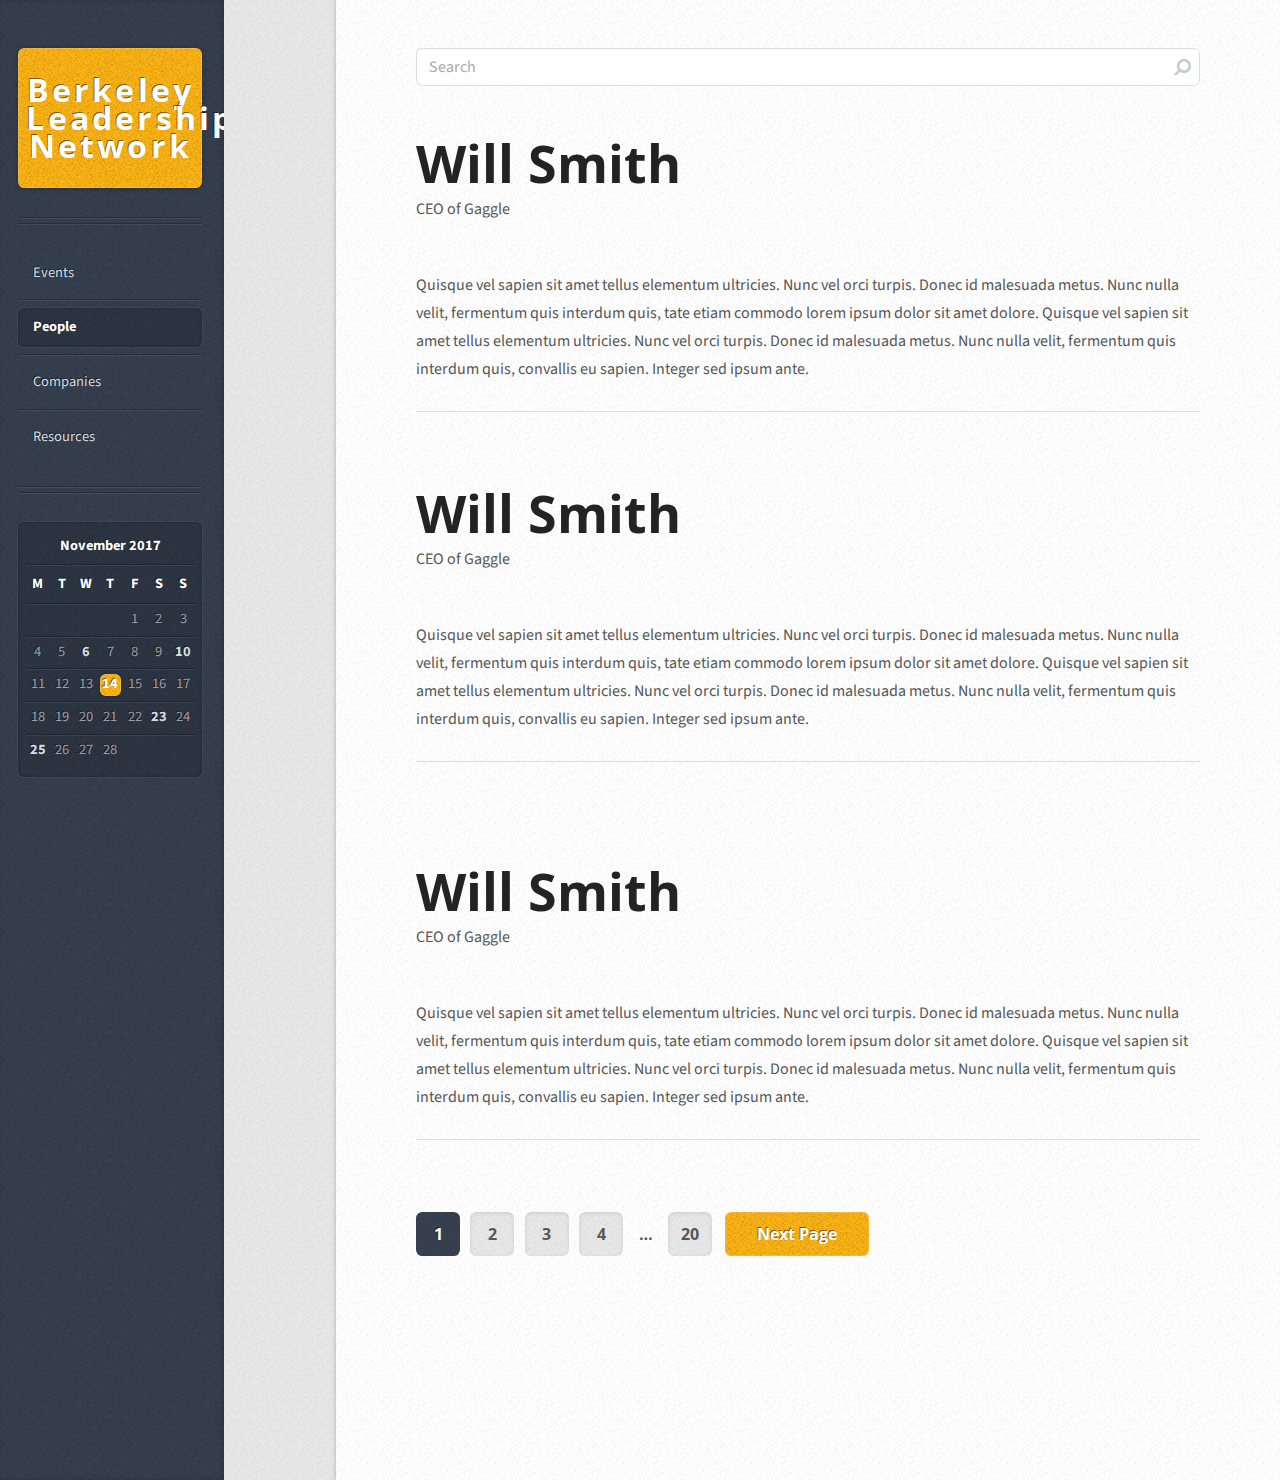
==== commit 796a6561: "Added profile page" ====
--- a/people.html
+++ b/people.html
@@ -6,9 +6,9 @@
 		<meta name="viewport" content="width=device-width, initial-scale=1" />
 		<link rel="stylesheet" href="assets/css/main.css" />
 		<link rel="stylesheet" href="https://maxcdn.bootstrapcdn.com/bootstrap/4.0.0-alpha.6/css/bootstrap.min.css" integrity="sha384-rwoIResjU2yc3z8GV/NPeZWAv56rSmLldC3R/AZzGRnGxQQKnKkoFVhFQhNUwEyJ" crossorigin="anonymous">
-<script src="https://code.jquery.com/jquery-3.1.1.slim.min.js" integrity="sha384-A7FZj7v+d/sdmMqp/nOQwliLvUsJfDHW+k9Omg/a/EheAdgtzNs3hpfag6Ed950n" crossorigin="anonymous"></script>
-<script src="https://cdnjs.cloudflare.com/ajax/libs/tether/1.4.0/js/tether.min.js" integrity="sha384-DztdAPBWPRXSA/3eYEEUWrWCy7G5KFbe8fFjk5JAIxUYHKkDx6Qin1DkWx51bBrb" crossorigin="anonymous"></script>
-<script src="https://maxcdn.bootstrapcdn.com/bootstrap/4.0.0-alpha.6/js/bootstrap.min.js" integrity="sha384-vBWWzlZJ8ea9aCX4pEW3rVHjgjt7zpkNpZk+02D9phzyeVkE+jo0ieGizqPLForn" crossorigin="anonymous"></script>
+		<script src="https://code.jquery.com/jquery-3.1.1.slim.min.js" integrity="sha384-A7FZj7v+d/sdmMqp/nOQwliLvUsJfDHW+k9Omg/a/EheAdgtzNs3hpfag6Ed950n" crossorigin="anonymous"></script>
+		<script src="https://cdnjs.cloudflare.com/ajax/libs/tether/1.4.0/js/tether.min.js" integrity="sha384-DztdAPBWPRXSA/3eYEEUWrWCy7G5KFbe8fFjk5JAIxUYHKkDx6Qin1DkWx51bBrb" crossorigin="anonymous"></script>
+		<script src="https://maxcdn.bootstrapcdn.com/bootstrap/4.0.0-alpha.6/js/bootstrap.min.js" integrity="sha384-vBWWzlZJ8ea9aCX4pEW3rVHjgjt7zpkNpZk+02D9phzyeVkE+jo0ieGizqPLForn" crossorigin="anonymous"></script>
 	</head>
 	<body>
 
@@ -34,7 +34,7 @@
 									</div>
 									
 									<div class="col-lg-9">
-										<h2><a href="#">Will Smith</a></h2>
+										<h2><a href="profile.html">Will Smith</a></h2>
 										<p>CEO of Gaggle</p>
 									</div>	
 								
@@ -88,7 +88,7 @@
 								-->
 								
 									<div class="col-lg-3">
-										<img src="https://www.scheller.gatech.edu/thumb/width/600/cropratio/1:1/pix/directory/mulford_chuck_profile.jpg" alt="" style="border-radius: 500px; width: 70%; float: left; margin-right: 30px"/>	
+										<img src="https://www.scheller.gatech.edu/thumb/width/600/cropratio/1:1/pix/directory/mulford_chuck_profile.jpg" alt="" `"border-radius: 500px; width: 70%; float: left; margin-right: 30px"/>
 									</div>
 									
 									<div class="col-lg-9">
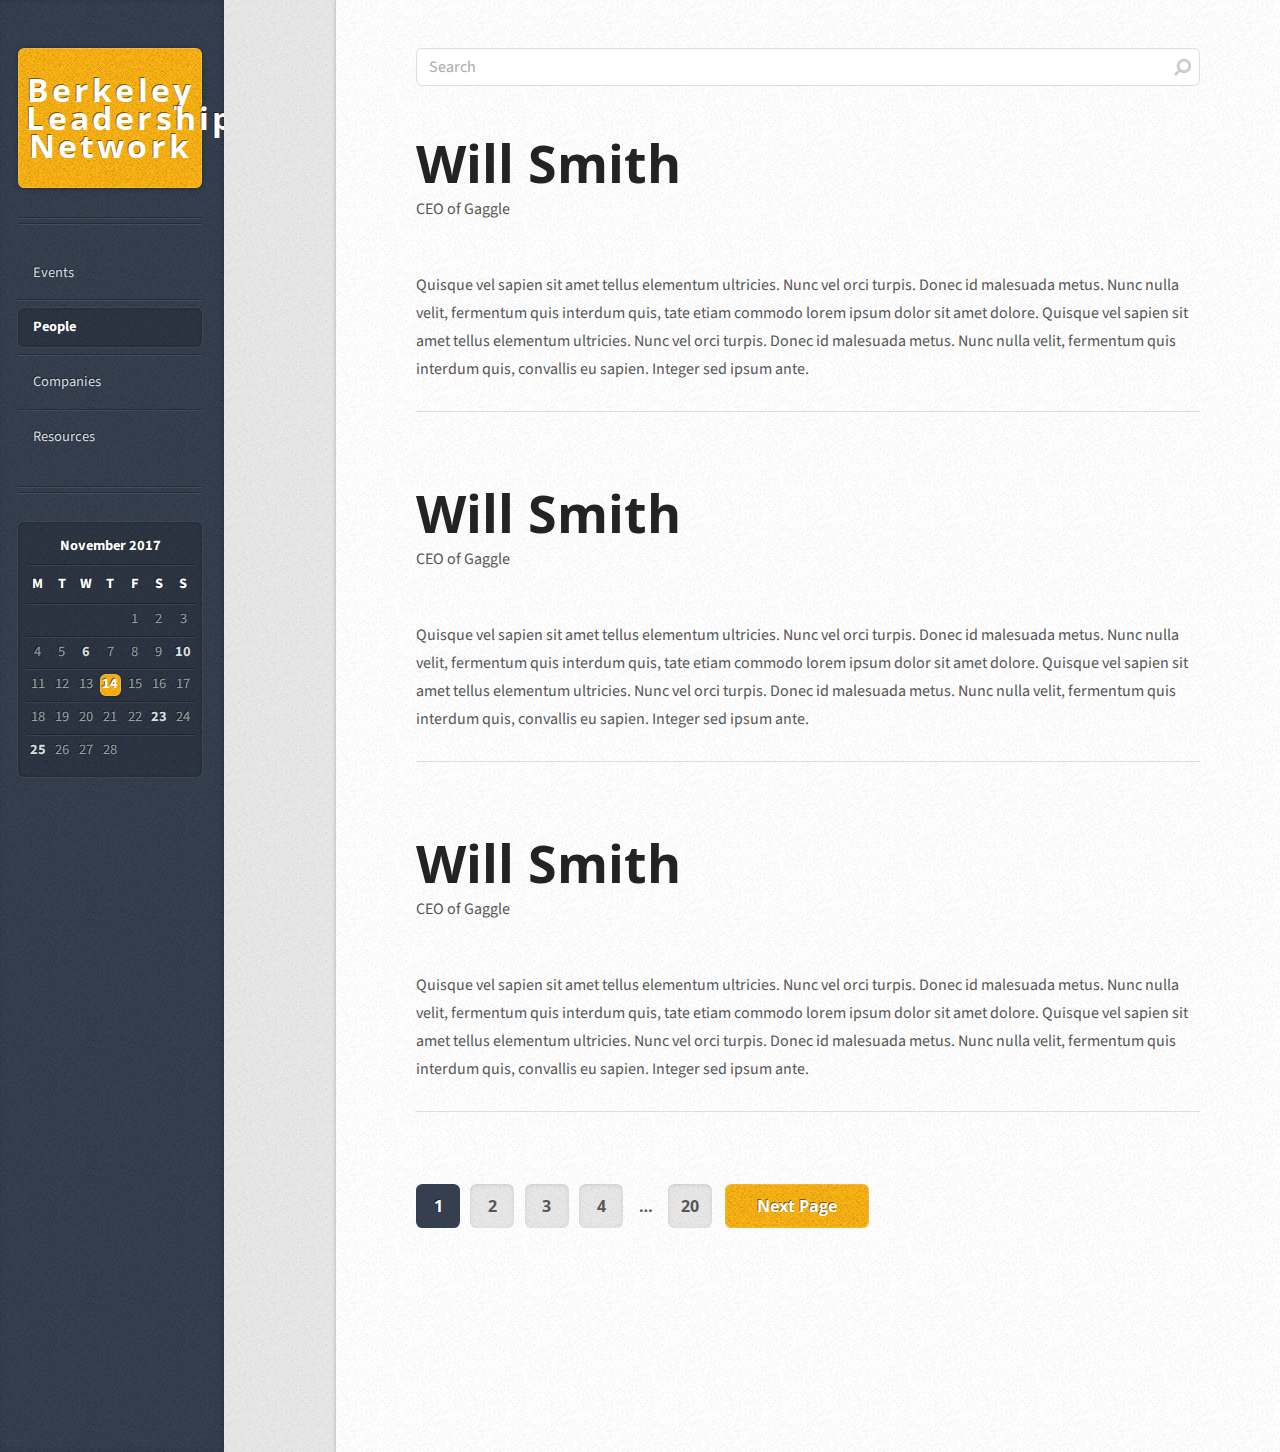
==== commit 80041348: "Updated profile page" ====
--- a/people.html
+++ b/people.html
@@ -88,7 +88,7 @@
 								-->
 								
 									<div class="col-lg-3">
-										<img src="https://www.scheller.gatech.edu/thumb/width/600/cropratio/1:1/pix/directory/mulford_chuck_profile.jpg" alt="" `"border-radius: 500px; width: 70%; float: left; margin-right: 30px"/>
+										<img src="https://www.scheller.gatech.edu/thumb/width/600/cropratio/1:1/pix/directory/mulford_chuck_profile.jpg" alt="" style="border-radius: 500px; width: 70%; float: left; margin-right: 30px"/>
 									</div>
 									
 									<div class="col-lg-9">
